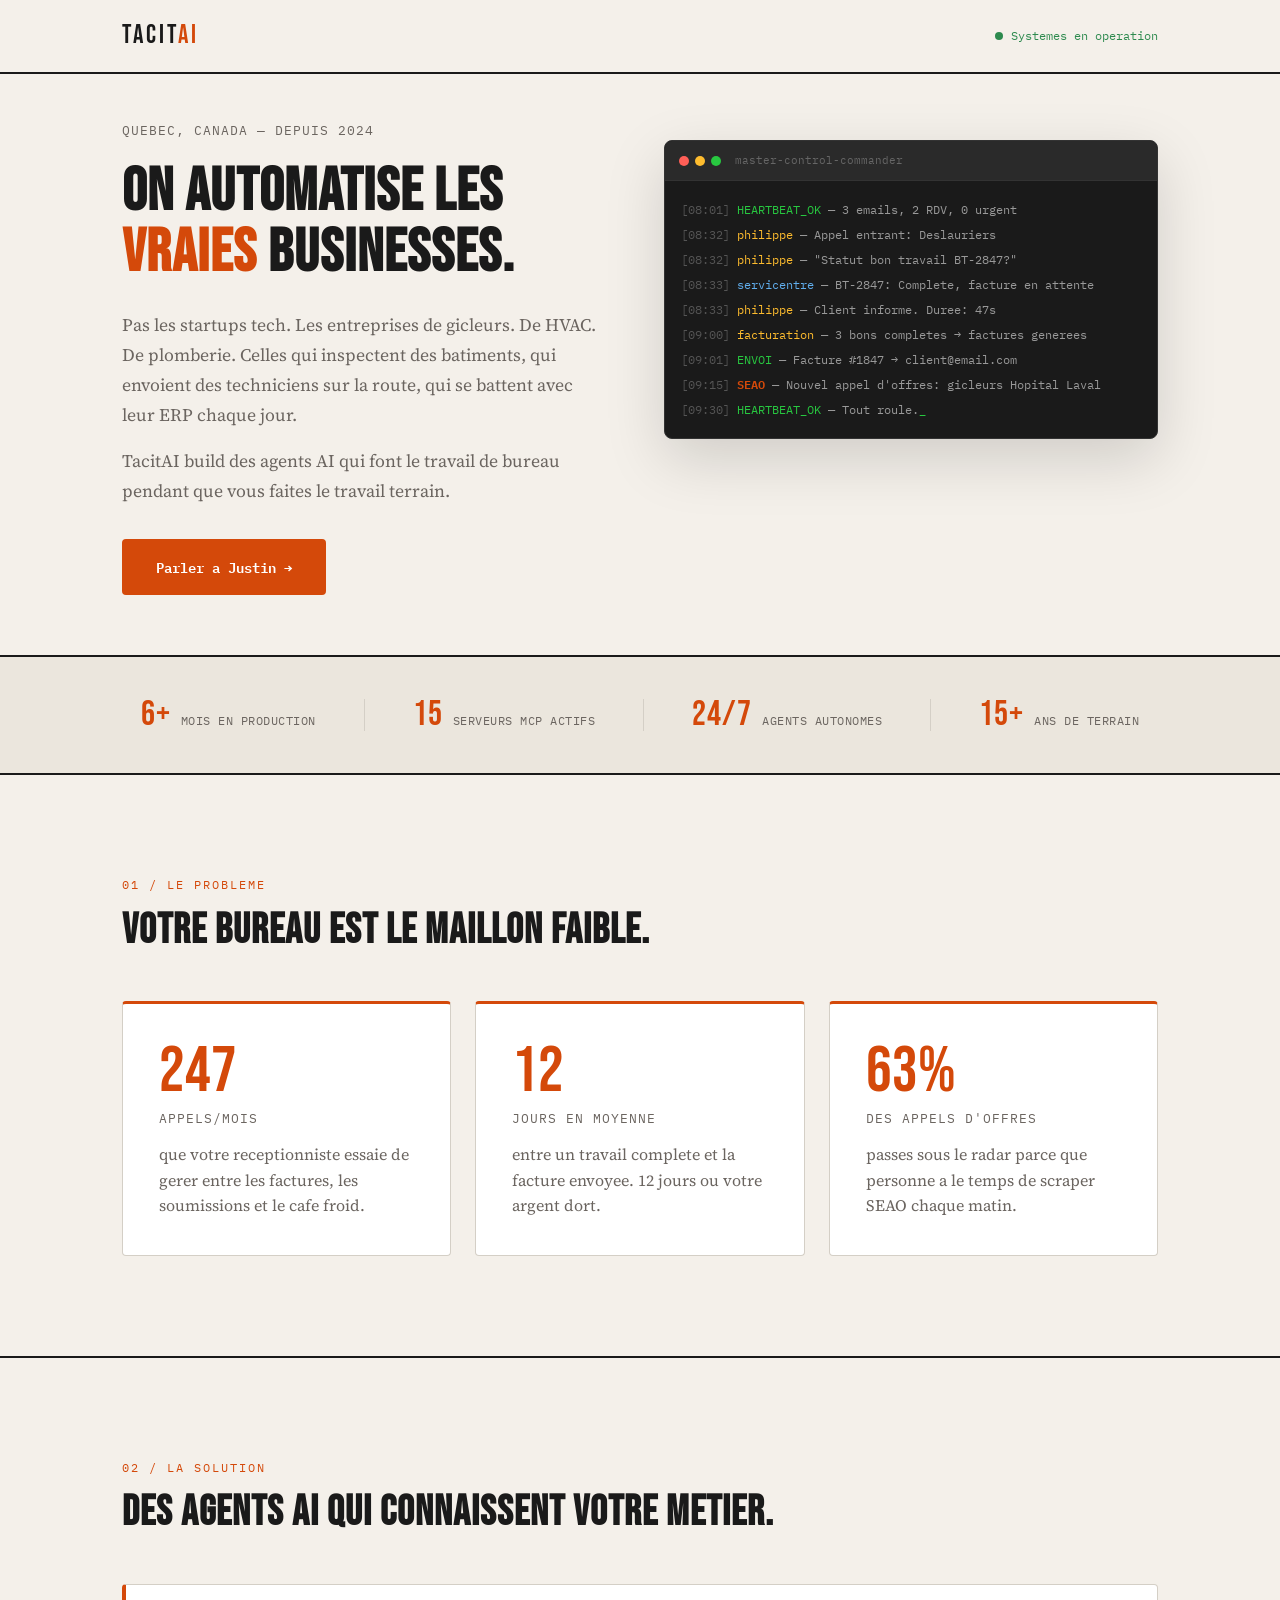
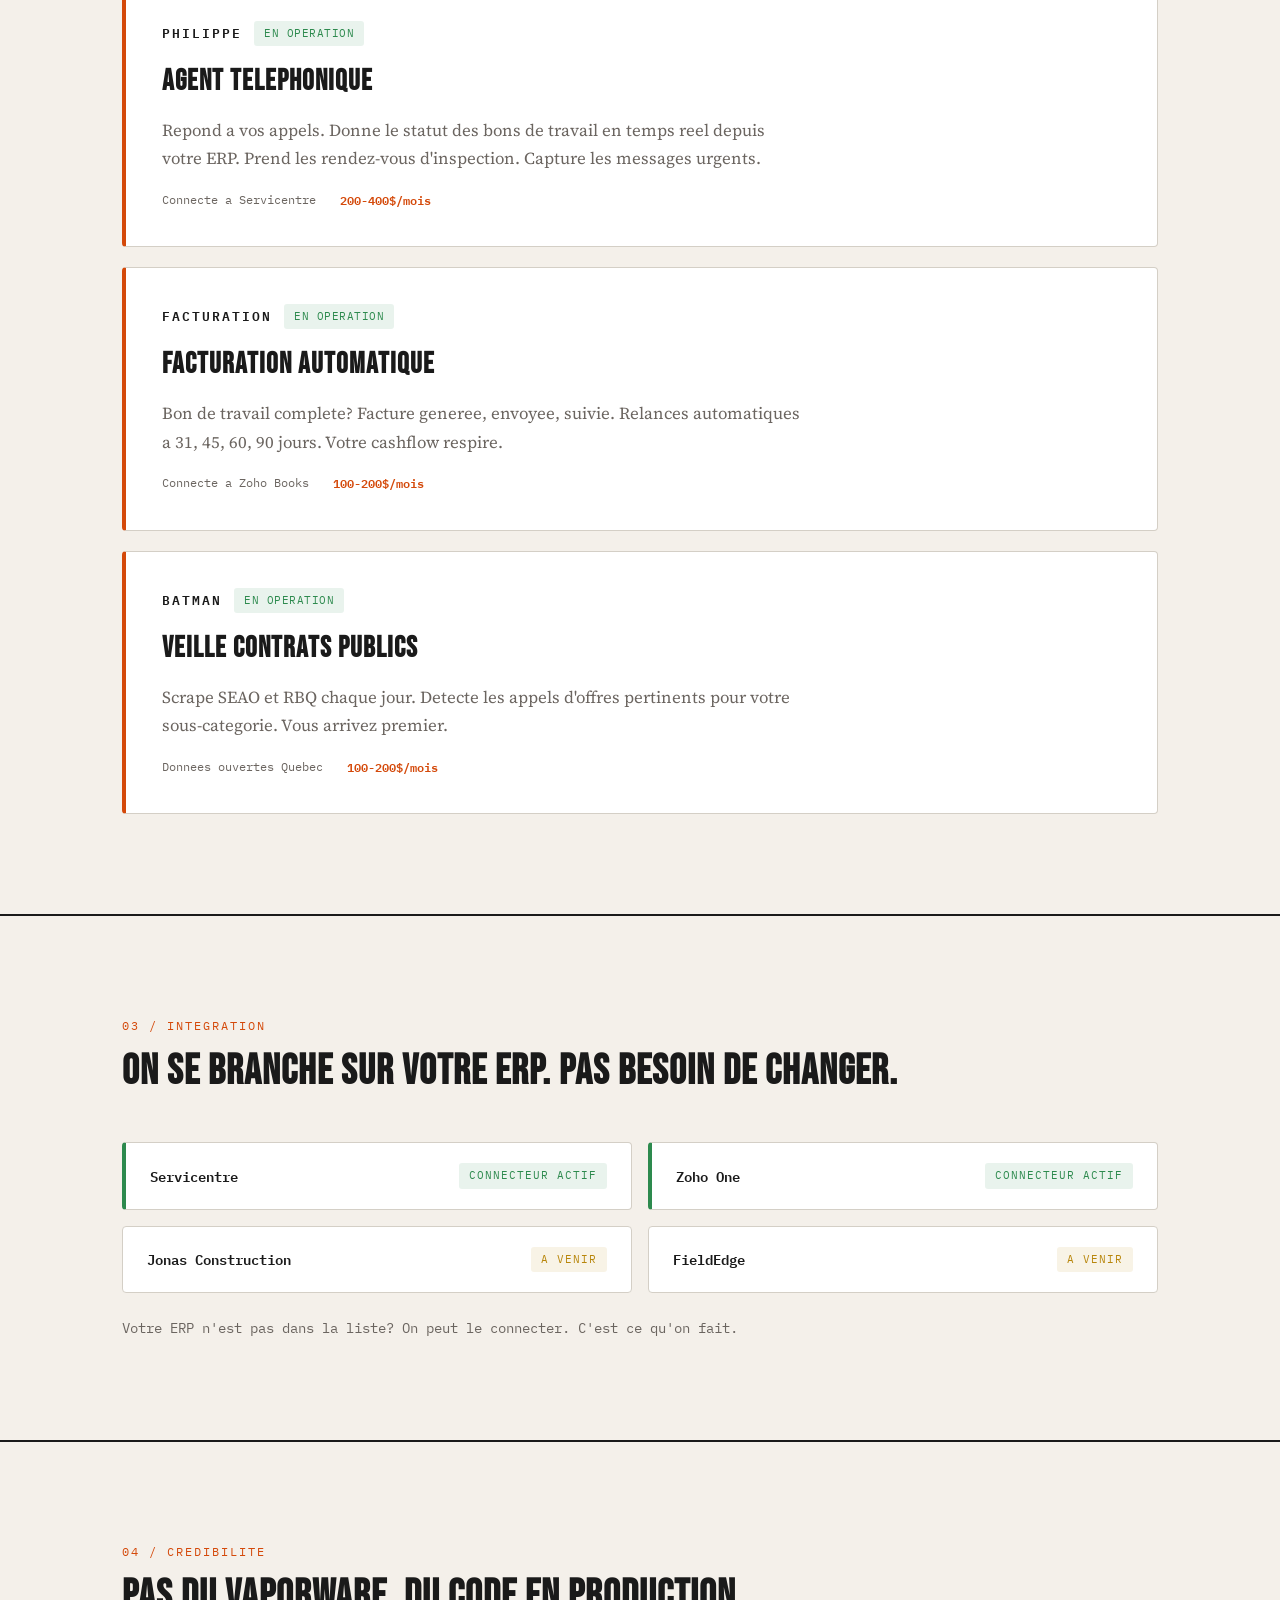
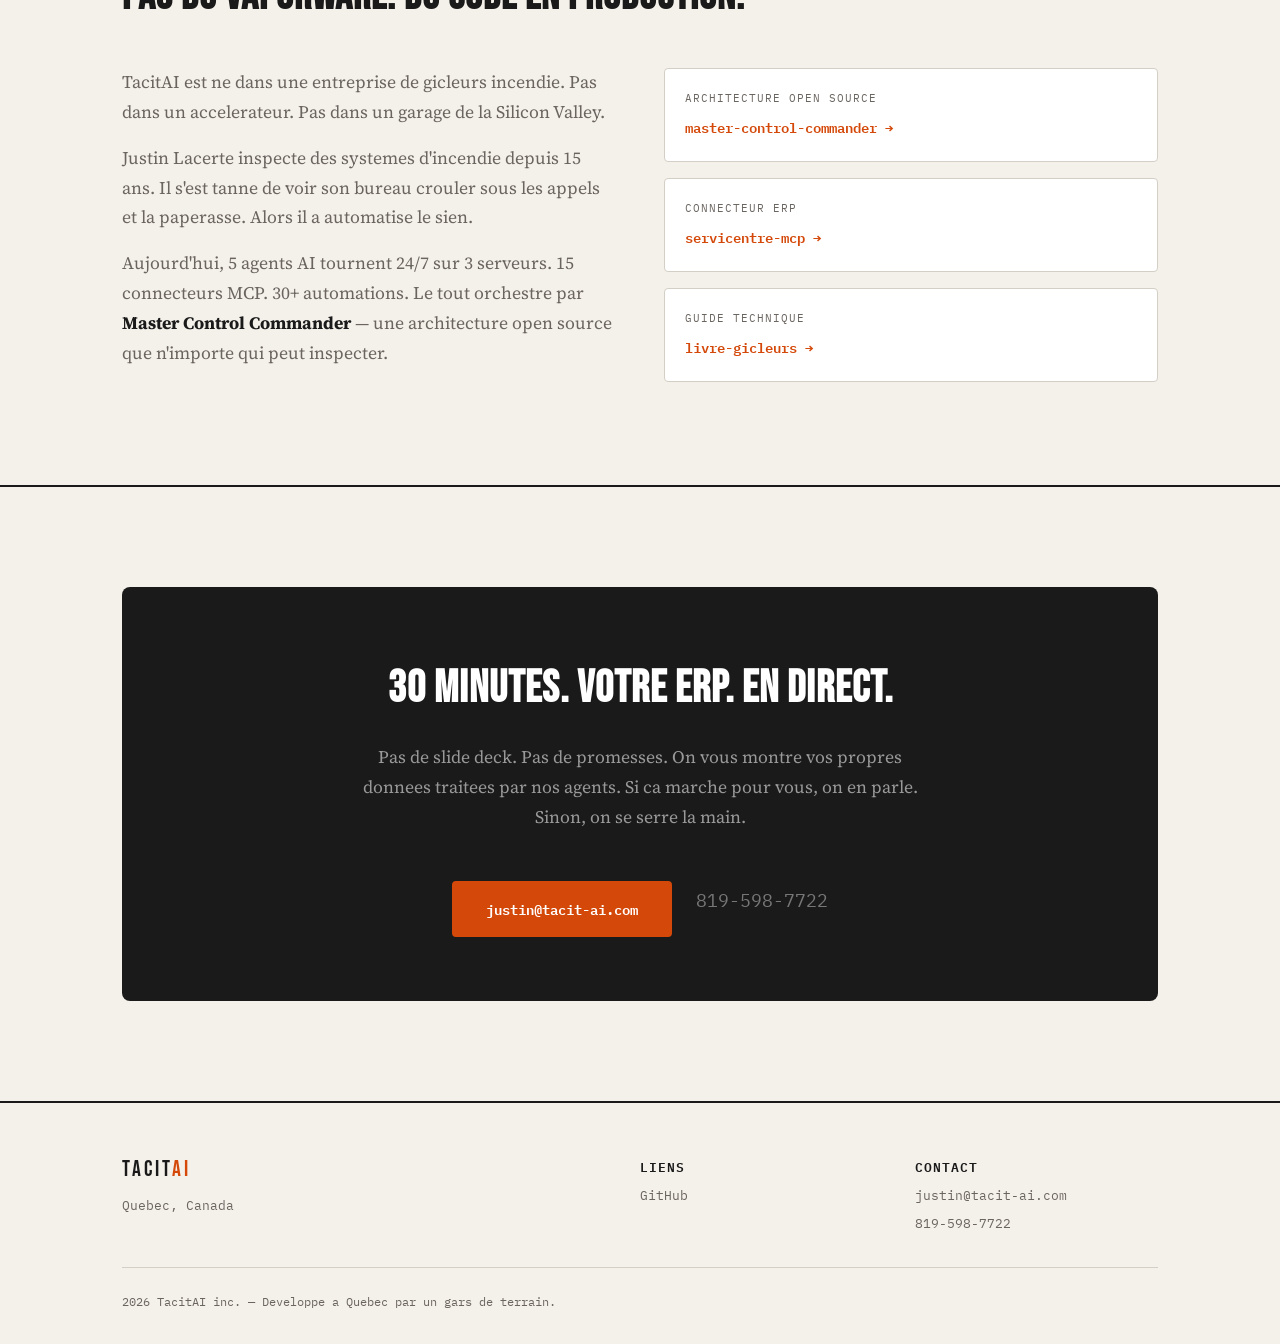
==== index.html @ 4a5bf2c6 "Landing page TacitAI — industrial aesthetic, zero bullshit - Bebas Neue + IBM Plex Mono + Source Ser" ====
<!DOCTYPE html>
<html lang="fr">
<head>
    <meta charset="UTF-8">
    <meta name="viewport" content="width=device-width, initial-scale=1.0">
    <title>TacitAI — Agents AI pour PME terrain</title>
    <meta name="description" content="Agents AI qui automatisent les operations des PME de services terrain. Gicleurs, HVAC, plomberie. Developpe a Quebec par un gars de terrain.">
    <link rel="preconnect" href="https://fonts.googleapis.com">
    <link href="https://fonts.googleapis.com/css2?family=Bebas+Neue&family=IBM+Plex+Mono:wght@400;500;600&family=Source+Serif+4:ital,wght@0,400;0,600;1,400&display=swap" rel="stylesheet">
    <link rel="stylesheet" href="style.css">
</head>
<body>

<nav>
    <div class="nav-inner">
        <a href="/" class="logo">TACIT<span>AI</span></a>
        <div class="nav-status">
            <span class="status-dot"></span>
            <span class="status-text">Systemes en operation</span>
        </div>
    </div>
</nav>

<header class="hero">
    <div class="hero-grid">
        <div class="hero-content">
            <div class="hero-label">Quebec, Canada — Depuis 2024</div>
            <h1>On automatise les <em>vraies</em> businesses.</h1>
            <p class="hero-desc">Pas les startups tech. Les entreprises de gicleurs. De HVAC. De plomberie. Celles qui inspectent des batiments, qui envoient des techniciens sur la route, qui se battent avec leur ERP chaque jour.</p>
            <p class="hero-desc">TacitAI build des agents AI qui font le travail de bureau pendant que vous faites le travail terrain.</p>
            <a href="#contact" class="btn-main">Parler a Justin &rarr;</a>
        </div>
        <div class="hero-terminal">
            <div class="terminal-bar">
                <span class="terminal-dot red"></span>
                <span class="terminal-dot yellow"></span>
                <span class="terminal-dot green"></span>
                <span class="terminal-title">master-control-commander</span>
            </div>
            <div class="terminal-body">
                <p><span class="t-time">[08:01]</span> <span class="t-ok">HEARTBEAT_OK</span> — 3 emails, 2 RDV, 0 urgent</p>
                <p><span class="t-time">[08:32]</span> <span class="t-worker">philippe</span> — Appel entrant: Deslauriers</p>
                <p><span class="t-time">[08:32]</span> <span class="t-worker">philippe</span> — "Statut bon travail BT-2847?"</p>
                <p><span class="t-time">[08:33]</span> <span class="t-mcp">servicentre</span> — BT-2847: Complete, facture en attente</p>
                <p><span class="t-time">[08:33]</span> <span class="t-worker">philippe</span> — Client informe. Duree: 47s</p>
                <p><span class="t-time">[09:00]</span> <span class="t-worker">facturation</span> — 3 bons completes &rarr; factures generees</p>
                <p><span class="t-time">[09:01]</span> <span class="t-ok">ENVOI</span> — Facture #1847 &rarr; client@email.com</p>
                <p><span class="t-time">[09:15]</span> <span class="t-alert">SEAO</span> — Nouvel appel d'offres: gicleurs Hopital Laval</p>
                <p class="t-cursor"><span class="t-time">[09:30]</span> <span class="t-ok">HEARTBEAT_OK</span> — Tout roule.<span class="cursor">_</span></p>
            </div>
        </div>
    </div>
</header>

<section class="stats-bar">
    <div class="stats-inner">
        <div class="stat">
            <span class="stat-val">6+</span>
            <span class="stat-label">mois en production</span>
        </div>
        <div class="stat-sep"></div>
        <div class="stat">
            <span class="stat-val">15</span>
            <span class="stat-label">serveurs MCP actifs</span>
        </div>
        <div class="stat-sep"></div>
        <div class="stat">
            <span class="stat-val">24/7</span>
            <span class="stat-label">agents autonomes</span>
        </div>
        <div class="stat-sep"></div>
        <div class="stat">
            <span class="stat-val">15+</span>
            <span class="stat-label">ans de terrain</span>
        </div>
    </div>
</section>

<section class="section-what" id="quoi">
    <div class="container">
        <div class="section-header">
            <span class="section-tag">01 / Le probleme</span>
            <h2>Votre bureau est le maillon faible.</h2>
        </div>
        <div class="problem-grid">
            <div class="problem-item">
                <div class="problem-num">247</div>
                <p class="problem-unit">appels/mois</p>
                <p class="problem-desc">que votre receptionniste essaie de gerer entre les factures, les soumissions et le cafe froid.</p>
            </div>
            <div class="problem-item">
                <div class="problem-num">12</div>
                <p class="problem-unit">jours en moyenne</p>
                <p class="problem-desc">entre un travail complete et la facture envoyee. 12 jours ou votre argent dort.</p>
            </div>
            <div class="problem-item">
                <div class="problem-num">63%</div>
                <p class="problem-unit">des appels d'offres</p>
                <p class="problem-desc">passes sous le radar parce que personne a le temps de scraper SEAO chaque matin.</p>
            </div>
        </div>
    </div>
</section>

<section class="section-how" id="comment">
    <div class="container">
        <div class="section-header">
            <span class="section-tag">02 / La solution</span>
            <h2>Des agents AI qui connaissent votre metier.</h2>
        </div>
        <div class="agent-list">
            <div class="agent-card">
                <div class="agent-header">
                    <span class="agent-name">PHILIPPE</span>
                    <span class="agent-status running">en operation</span>
                </div>
                <h3>Agent telephonique</h3>
                <p>Repond a vos appels. Donne le statut des bons de travail en temps reel depuis votre ERP. Prend les rendez-vous d'inspection. Capture les messages urgents.</p>
                <div class="agent-meta">
                    <span>Connecte a Servicentre</span>
                    <span>200-400$/mois</span>
                </div>
            </div>
            <div class="agent-card">
                <div class="agent-header">
                    <span class="agent-name">FACTURATION</span>
                    <span class="agent-status running">en operation</span>
                </div>
                <h3>Facturation automatique</h3>
                <p>Bon de travail complete? Facture generee, envoyee, suivie. Relances automatiques a 31, 45, 60, 90 jours. Votre cashflow respire.</p>
                <div class="agent-meta">
                    <span>Connecte a Zoho Books</span>
                    <span>100-200$/mois</span>
                </div>
            </div>
            <div class="agent-card">
                <div class="agent-header">
                    <span class="agent-name">BATMAN</span>
                    <span class="agent-status running">en operation</span>
                </div>
                <h3>Veille contrats publics</h3>
                <p>Scrape SEAO et RBQ chaque jour. Detecte les appels d'offres pertinents pour votre sous-categorie. Vous arrivez premier.</p>
                <div class="agent-meta">
                    <span>Donnees ouvertes Quebec</span>
                    <span>100-200$/mois</span>
                </div>
            </div>
        </div>
    </div>
</section>

<section class="section-erp">
    <div class="container">
        <div class="section-header">
            <span class="section-tag">03 / Integration</span>
            <h2>On se branche sur votre ERP. Pas besoin de changer.</h2>
        </div>
        <div class="erp-list">
            <div class="erp-item active">
                <span class="erp-name">Servicentre</span>
                <span class="erp-badge">connecteur actif</span>
            </div>
            <div class="erp-item active">
                <span class="erp-name">Zoho One</span>
                <span class="erp-badge">connecteur actif</span>
            </div>
            <div class="erp-item">
                <span class="erp-name">Jonas Construction</span>
                <span class="erp-badge soon">a venir</span>
            </div>
            <div class="erp-item">
                <span class="erp-name">FieldEdge</span>
                <span class="erp-badge soon">a venir</span>
            </div>
        </div>
        <p class="erp-note">Votre ERP n'est pas dans la liste? On peut le connecter. C'est ce qu'on fait.</p>
    </div>
</section>

<section class="section-proof">
    <div class="container">
        <div class="section-header">
            <span class="section-tag">04 / Credibilite</span>
            <h2>Pas du vaporware. Du code en production.</h2>
        </div>
        <div class="proof-content">
            <div class="proof-text">
                <p>TacitAI est ne dans une entreprise de gicleurs incendie. Pas dans un accelerateur. Pas dans un garage de la Silicon Valley.</p>
                <p>Justin Lacerte inspecte des systemes d'incendie depuis 15 ans. Il s'est tanne de voir son bureau crouler sous les appels et la paperasse. Alors il a automatise le sien.</p>
                <p>Aujourd'hui, 5 agents AI tournent 24/7 sur 3 serveurs. 15 connecteurs MCP. 30+ automations. Le tout orchestre par <strong>Master Control Commander</strong> — une architecture open source que n'importe qui peut inspecter.</p>
            </div>
            <div class="proof-links">
                <a href="https://github.com/jlacerte/master-control-commander" target="_blank" class="proof-link">
                    <span class="proof-link-label">Architecture open source</span>
                    <span class="proof-link-name">master-control-commander &rarr;</span>
                </a>
                <a href="https://github.com/jlacerte/servicentre-mcp" target="_blank" class="proof-link">
                    <span class="proof-link-label">Connecteur ERP</span>
                    <span class="proof-link-name">servicentre-mcp &rarr;</span>
                </a>
                <a href="https://github.com/jlacerte/livre-gicleurs" target="_blank" class="proof-link">
                    <span class="proof-link-label">Guide technique</span>
                    <span class="proof-link-name">livre-gicleurs &rarr;</span>
                </a>
            </div>
        </div>
    </div>
</section>

<section class="section-cta" id="contact">
    <div class="container">
        <div class="cta-box">
            <h2>30 minutes. Votre ERP. En direct.</h2>
            <p>Pas de slide deck. Pas de promesses. On vous montre vos propres donnees traitees par nos agents. Si ca marche pour vous, on en parle. Sinon, on se serre la main.</p>
            <div class="cta-contact">
                <a href="mailto:justin@tacit-ai.com" class="btn-main">justin@tacit-ai.com</a>
                <span class="cta-phone">819-598-7722</span>
            </div>
        </div>
    </div>
</section>

<footer>
    <div class="container footer-grid">
        <div>
            <span class="footer-logo">TACIT<span>AI</span></span>
            <p>Quebec, Canada</p>
        </div>
        <div>
            <p class="footer-label">Liens</p>
            <a href="https://github.com/jlacerte/master-control-commander">GitHub</a>
        </div>
        <div>
            <p class="footer-label">Contact</p>
            <a href="mailto:justin@tacit-ai.com">justin@tacit-ai.com</a>
            <p>819-598-7722</p>
        </div>
    </div>
    <div class="container">
        <p class="footer-copy">2026 TacitAI inc. — Developpe a Quebec par un gars de terrain.</p>
    </div>
</footer>

</body>
</html>
---- style.css ----
/* ══════════════════════════════════════════════════════════════════════
   TacitAI — Industrial precision meets tech
   Aesthetic: Technical report / inspection document / utilitarian
   ══════════════════════════════════════════════════════════════════════ */

*, *::before, *::after { margin: 0; padding: 0; box-sizing: border-box; }

:root {
    --bg: #f4f0ea;
    --bg-warm: #ebe6dd;
    --surface: #fff;
    --border: #d4cfc6;
    --border-strong: #1a1a1a;
    --text: #1a1a1a;
    --text-dim: #6b6560;
    --accent: #d4490a;
    --accent-light: rgba(212, 73, 10, 0.08);
    --green: #2d8a4e;
    --green-light: rgba(45, 138, 78, 0.1);
    --yellow: #b8860b;
    --mono: 'IBM Plex Mono', monospace;
    --serif: 'Source Serif 4', Georgia, serif;
    --display: 'Bebas Neue', sans-serif;
    --radius: 4px;
    --max: 1100px;
}

html { scroll-behavior: smooth; }

body {
    font-family: var(--serif);
    background: var(--bg);
    color: var(--text);
    line-height: 1.7;
    -webkit-font-smoothing: antialiased;
}

.container { max-width: var(--max); margin: 0 auto; padding: 0 32px; }

/* ── Nav ───────────────────────────────────────────────────────────────── */

nav {
    position: fixed;
    top: 0; left: 0; right: 0;
    z-index: 100;
    background: rgba(244, 240, 234, 0.9);
    backdrop-filter: blur(8px);
    border-bottom: 2px solid var(--border-strong);
}

.nav-inner {
    max-width: var(--max);
    margin: 0 auto;
    padding: 14px 32px;
    display: flex;
    justify-content: space-between;
    align-items: center;
}

.logo {
    font-family: var(--display);
    font-size: 1.6rem;
    letter-spacing: 3px;
    color: var(--text);
    text-decoration: none;
}

.logo span { color: var(--accent); }

.nav-status {
    display: flex;
    align-items: center;
    gap: 8px;
    font-family: var(--mono);
    font-size: 0.75rem;
    color: var(--green);
}

.status-dot {
    width: 8px;
    height: 8px;
    border-radius: 50%;
    background: var(--green);
    animation: pulse 2s infinite;
}

@keyframes pulse {
    0%, 100% { opacity: 1; }
    50% { opacity: 0.4; }
}

/* ── Hero ──────────────────────────────────────────────────────────────── */

.hero {
    padding: 120px 32px 60px;
    max-width: var(--max);
    margin: 0 auto;
}

.hero-grid {
    display: grid;
    grid-template-columns: 1fr 1fr;
    gap: 48px;
    align-items: start;
}

.hero-label {
    font-family: var(--mono);
    font-size: 0.8rem;
    color: var(--text-dim);
    text-transform: uppercase;
    letter-spacing: 1px;
    margin-bottom: 20px;
}

.hero h1 {
    font-family: var(--display);
    font-size: 3.8rem;
    line-height: 1;
    letter-spacing: 1px;
    margin-bottom: 28px;
    text-transform: uppercase;
}

.hero h1 em {
    color: var(--accent);
    font-style: normal;
}

.hero-desc {
    font-size: 1.1rem;
    color: var(--text-dim);
    margin-bottom: 16px;
    max-width: 480px;
}

.btn-main {
    display: inline-block;
    font-family: var(--mono);
    font-size: 0.9rem;
    font-weight: 600;
    color: #fff;
    background: var(--accent);
    padding: 14px 32px;
    border-radius: var(--radius);
    text-decoration: none;
    margin-top: 16px;
    transition: all 0.15s;
    border: 2px solid var(--accent);
}

.btn-main:hover {
    background: #b83d08;
    border-color: #b83d08;
    transform: translateY(-1px);
}

/* ── Terminal ──────────────────────────────────────────────────────────── */

.hero-terminal {
    background: #1a1a1a;
    border-radius: 8px;
    overflow: hidden;
    border: 1px solid #333;
    box-shadow: 0 20px 60px rgba(0,0,0,0.15);
    margin-top: 20px;
}

.terminal-bar {
    display: flex;
    align-items: center;
    gap: 6px;
    padding: 10px 14px;
    background: #2a2a2a;
    border-bottom: 1px solid #333;
}

.terminal-dot {
    width: 10px;
    height: 10px;
    border-radius: 50%;
}

.terminal-dot.red { background: #ff5f57; }
.terminal-dot.yellow { background: #febc2e; }
.terminal-dot.green { background: #28c840; }

.terminal-title {
    font-family: var(--mono);
    font-size: 0.7rem;
    color: #666;
    margin-left: 8px;
}

.terminal-body {
    padding: 16px;
    font-family: var(--mono);
    font-size: 0.78rem;
    line-height: 2;
    color: #999;
}

.terminal-body p { white-space: nowrap; overflow: hidden; }

.t-time { color: #555; }
.t-ok { color: #28c840; }
.t-worker { color: #febc2e; }
.t-mcp { color: #61afef; }
.t-alert { color: var(--accent); font-weight: 600; }

.cursor {
    animation: blink 1s step-end infinite;
    color: #28c840;
}

@keyframes blink {
    0%, 100% { opacity: 1; }
    50% { opacity: 0; }
}

/* ── Stats Bar ─────────────────────────────────────────────────────────── */

.stats-bar {
    border-top: 2px solid var(--border-strong);
    border-bottom: 2px solid var(--border-strong);
    background: var(--bg-warm);
}

.stats-inner {
    max-width: var(--max);
    margin: 0 auto;
    padding: 28px 32px;
    display: flex;
    justify-content: center;
    align-items: center;
    gap: 48px;
}

.stat {
    display: flex;
    align-items: baseline;
    gap: 10px;
}

.stat-val {
    font-family: var(--display);
    font-size: 2.2rem;
    letter-spacing: 1px;
    color: var(--accent);
}

.stat-label {
    font-family: var(--mono);
    font-size: 0.75rem;
    color: var(--text-dim);
    text-transform: uppercase;
    letter-spacing: 0.5px;
}

.stat-sep {
    width: 1px;
    height: 32px;
    background: var(--border);
}

/* ── Section Common ────────────────────────────────────────────────────── */

.section-header {
    margin-bottom: 48px;
}

.section-tag {
    font-family: var(--mono);
    font-size: 0.75rem;
    color: var(--accent);
    text-transform: uppercase;
    letter-spacing: 2px;
    display: block;
    margin-bottom: 12px;
}

.section-header h2 {
    font-family: var(--display);
    font-size: 2.6rem;
    letter-spacing: 1px;
    text-transform: uppercase;
    line-height: 1.1;
}

/* ── Problem Section ───────────────────────────────────────────────────── */

.section-what {
    padding: 100px 0;
}

.problem-grid {
    display: grid;
    grid-template-columns: repeat(3, 1fr);
    gap: 24px;
}

.problem-item {
    background: var(--surface);
    border: 1px solid var(--border);
    border-radius: var(--radius);
    padding: 36px;
    border-top: 3px solid var(--accent);
}

.problem-num {
    font-family: var(--display);
    font-size: 4rem;
    line-height: 1;
    color: var(--accent);
    margin-bottom: 4px;
}

.problem-unit {
    font-family: var(--mono);
    font-size: 0.8rem;
    color: var(--text-dim);
    text-transform: uppercase;
    letter-spacing: 1px;
    margin-bottom: 12px;
}

.problem-desc {
    font-size: 1rem;
    color: var(--text-dim);
    line-height: 1.6;
}

/* ── Agent Cards ───────────────────────────────────────────────────────── */

.section-how {
    padding: 100px 0;
    border-top: 2px solid var(--border-strong);
}

.agent-list {
    display: flex;
    flex-direction: column;
    gap: 20px;
}

.agent-card {
    background: var(--surface);
    border: 1px solid var(--border);
    border-radius: var(--radius);
    padding: 36px;
    border-left: 4px solid var(--accent);
}

.agent-header {
    display: flex;
    align-items: center;
    gap: 12px;
    margin-bottom: 12px;
}

.agent-name {
    font-family: var(--mono);
    font-size: 0.8rem;
    font-weight: 600;
    letter-spacing: 2px;
    color: var(--text);
    text-transform: uppercase;
}

.agent-status {
    font-family: var(--mono);
    font-size: 0.7rem;
    padding: 3px 10px;
    border-radius: 3px;
    text-transform: uppercase;
    letter-spacing: 0.5px;
}

.agent-status.running {
    background: var(--green-light);
    color: var(--green);
}

.agent-card h3 {
    font-family: var(--display);
    font-size: 1.8rem;
    letter-spacing: 1px;
    text-transform: uppercase;
    margin-bottom: 10px;
}

.agent-card p {
    color: var(--text-dim);
    font-size: 1.05rem;
    max-width: 640px;
    margin-bottom: 16px;
}

.agent-meta {
    display: flex;
    gap: 24px;
    font-family: var(--mono);
    font-size: 0.75rem;
    color: var(--text-dim);
}

.agent-meta span:last-child {
    color: var(--accent);
    font-weight: 600;
}

/* ── ERP Section ───────────────────────────────────────────────────────── */

.section-erp {
    padding: 100px 0;
    border-top: 2px solid var(--border-strong);
}

.erp-list {
    display: grid;
    grid-template-columns: repeat(2, 1fr);
    gap: 16px;
    margin-bottom: 24px;
}

.erp-item {
    display: flex;
    justify-content: space-between;
    align-items: center;
    padding: 20px 24px;
    background: var(--surface);
    border: 1px solid var(--border);
    border-radius: var(--radius);
}

.erp-item.active {
    border-left: 4px solid var(--green);
}

.erp-name {
    font-family: var(--mono);
    font-size: 0.9rem;
    font-weight: 600;
}

.erp-badge {
    font-family: var(--mono);
    font-size: 0.7rem;
    text-transform: uppercase;
    letter-spacing: 1px;
    padding: 3px 10px;
    border-radius: 3px;
    background: var(--green-light);
    color: var(--green);
}

.erp-badge.soon {
    background: rgba(184, 134, 11, 0.1);
    color: var(--yellow);
}

.erp-note {
    font-family: var(--mono);
    font-size: 0.85rem;
    color: var(--text-dim);
}

/* ── Proof Section ─────────────────────────────────────────────────────── */

.section-proof {
    padding: 100px 0;
    border-top: 2px solid var(--border-strong);
}

.proof-content {
    display: grid;
    grid-template-columns: 1fr 1fr;
    gap: 48px;
}

.proof-text p {
    font-size: 1.1rem;
    color: var(--text-dim);
    margin-bottom: 16px;
}

.proof-text strong { color: var(--text); }

.proof-links {
    display: flex;
    flex-direction: column;
    gap: 16px;
}

.proof-link {
    display: block;
    padding: 20px;
    background: var(--surface);
    border: 1px solid var(--border);
    border-radius: var(--radius);
    text-decoration: none;
    transition: border-color 0.15s;
}

.proof-link:hover {
    border-color: var(--accent);
}

.proof-link-label {
    display: block;
    font-family: var(--mono);
    font-size: 0.7rem;
    color: var(--text-dim);
    text-transform: uppercase;
    letter-spacing: 1px;
    margin-bottom: 6px;
}

.proof-link-name {
    font-family: var(--mono);
    font-size: 0.9rem;
    font-weight: 600;
    color: var(--accent);
}

/* ── CTA Section ───────────────────────────────────────────────────────── */

.section-cta {
    padding: 100px 0;
    border-top: 2px solid var(--border-strong);
}

.cta-box {
    background: var(--text);
    color: var(--bg);
    padding: 64px;
    border-radius: 8px;
    text-align: center;
}

.cta-box h2 {
    font-family: var(--display);
    font-size: 2.8rem;
    letter-spacing: 1px;
    text-transform: uppercase;
    margin-bottom: 16px;
    color: #fff;
}

.cta-box p {
    font-size: 1.1rem;
    color: #999;
    max-width: 560px;
    margin: 0 auto 32px;
}

.cta-contact {
    display: flex;
    align-items: center;
    justify-content: center;
    gap: 24px;
    flex-wrap: wrap;
}

.cta-box .btn-main {
    background: var(--accent);
    border-color: var(--accent);
}

.cta-phone {
    font-family: var(--mono);
    font-size: 1.1rem;
    color: #777;
}

/* ── Footer ────────────────────────────────────────────────────────────── */

footer {
    border-top: 2px solid var(--border-strong);
    padding: 48px 0 32px;
}

.footer-grid {
    display: grid;
    grid-template-columns: 2fr 1fr 1fr;
    gap: 32px;
    margin-bottom: 32px;
}

.footer-logo {
    font-family: var(--display);
    font-size: 1.4rem;
    letter-spacing: 3px;
}

.footer-logo span { color: var(--accent); }

footer p, footer a {
    font-family: var(--mono);
    font-size: 0.8rem;
    color: var(--text-dim);
    text-decoration: none;
    display: block;
    margin-top: 6px;
}

footer a:hover { color: var(--accent); }

.footer-label {
    font-weight: 600;
    color: var(--text) !important;
    text-transform: uppercase;
    letter-spacing: 1px;
    margin-bottom: 4px;
}

.footer-copy {
    padding-top: 24px;
    border-top: 1px solid var(--border);
    font-family: var(--mono);
    font-size: 0.75rem;
    color: var(--text-dim);
}

/* ── Responsive ────────────────────────────────────────────────────────── */

@media (max-width: 768px) {
    .hero-grid { grid-template-columns: 1fr; }
    .hero h1 { font-size: 2.6rem; }
    .hero-terminal { display: none; }
    .stats-inner { flex-wrap: wrap; gap: 24px; }
    .stat-sep { display: none; }
    .problem-grid { grid-template-columns: 1fr; }
    .erp-list { grid-template-columns: 1fr; }
    .proof-content { grid-template-columns: 1fr; }
    .footer-grid { grid-template-columns: 1fr; }
    .cta-box { padding: 40px 24px; }
    .cta-box h2 { font-size: 2rem; }
}
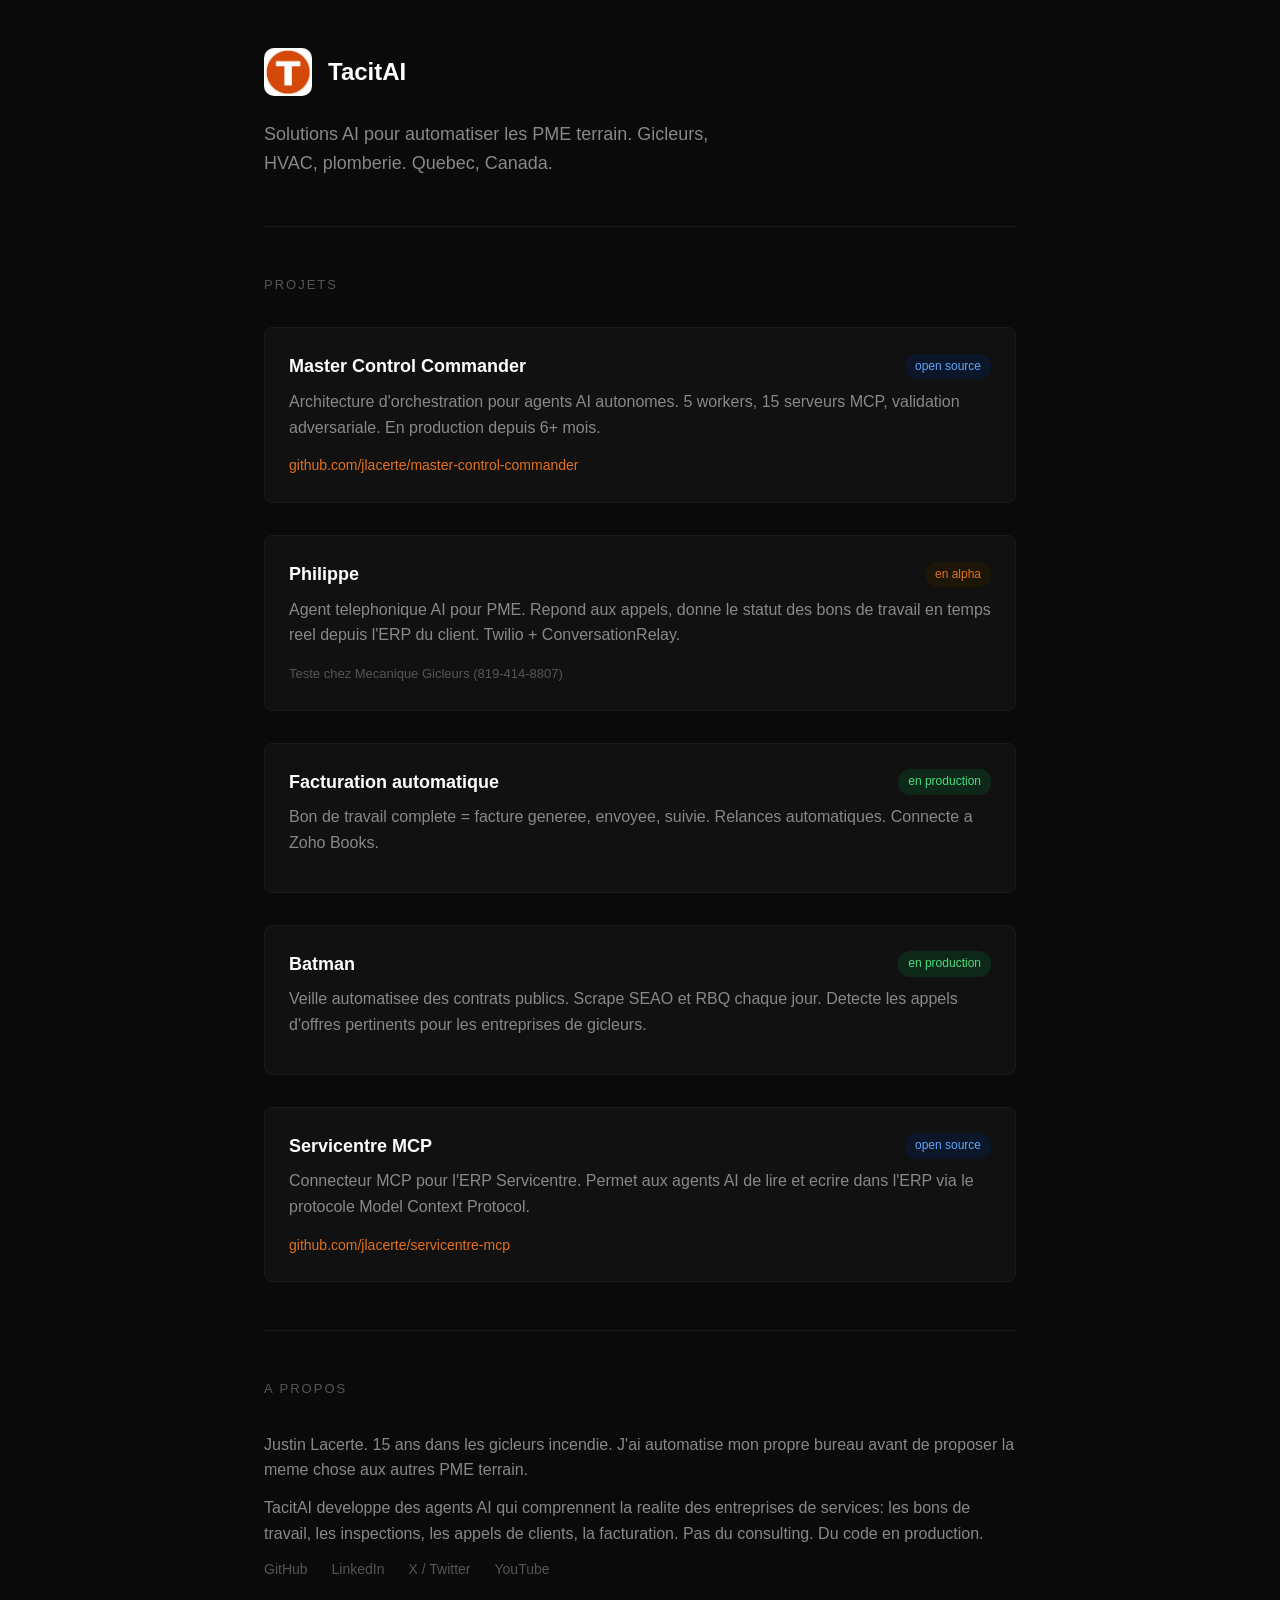
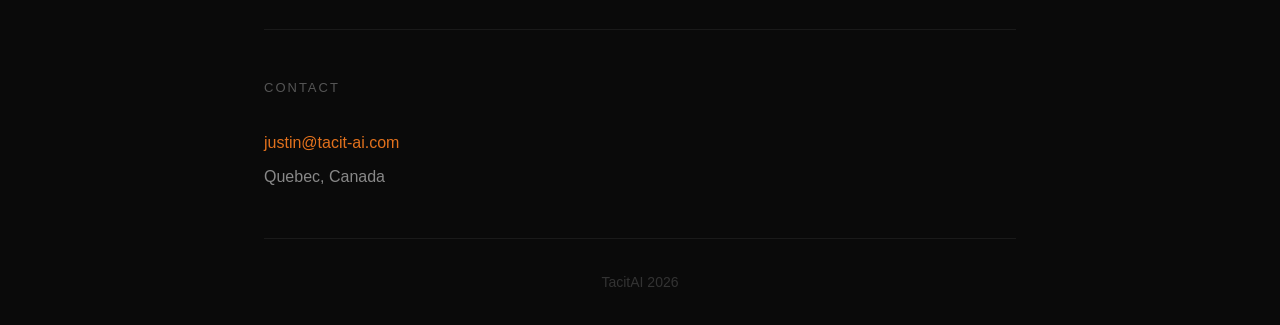
==== commit 6a40a9dd: "Landing page basic — projets TacitAI Co-Authored-By: Claude Opus 4.6 (1M context) <noreply@anthropic" ====
--- a/index.html
+++ b/index.html
@@ -3,243 +3,237 @@
 <head>
     <meta charset="UTF-8">
     <meta name="viewport" content="width=device-width, initial-scale=1.0">
-    <title>TacitAI — Agents AI pour PME terrain</title>
-    <meta name="description" content="Agents AI qui automatisent les operations des PME de services terrain. Gicleurs, HVAC, plomberie. Developpe a Quebec par un gars de terrain.">
-    <link rel="preconnect" href="https://fonts.googleapis.com">
-    <link href="https://fonts.googleapis.com/css2?family=Bebas+Neue&family=IBM+Plex+Mono:wght@400;500;600&family=Source+Serif+4:ital,wght@0,400;0,600;1,400&display=swap" rel="stylesheet">
-    <link rel="stylesheet" href="style.css">
+    <title>TacitAI — AI pour PME terrain</title>
+    <meta name="description" content="Agents AI pour automatiser les PME de services terrain. Gicleurs, HVAC, plomberie. Quebec, Canada.">
+    <style>
+        * { margin: 0; padding: 0; box-sizing: border-box; }
+        body {
+            font-family: -apple-system, BlinkMacSystemFont, 'Segoe UI', sans-serif;
+            background: #0a0a0a;
+            color: #e0e0e0;
+            line-height: 1.6;
+        }
+        a { color: #e2711d; text-decoration: none; }
+        a:hover { text-decoration: underline; }
+
+        .container { max-width: 800px; margin: 0 auto; padding: 0 24px; }
+
+        /* Header */
+        header {
+            padding: 48px 0;
+            border-bottom: 1px solid #1a1a1a;
+        }
+        .logo {
+            display: flex;
+            align-items: center;
+            gap: 16px;
+            margin-bottom: 24px;
+        }
+        .logo img {
+            width: 48px;
+            height: 48px;
+            border-radius: 10px;
+        }
+        .logo h1 {
+            font-size: 24px;
+            font-weight: 600;
+            color: #fff;
+        }
+        .tagline {
+            font-size: 18px;
+            color: #888;
+            max-width: 500px;
+        }
+
+        /* Projects */
+        .section {
+            padding: 48px 0;
+            border-bottom: 1px solid #1a1a1a;
+        }
+        .section-title {
+            font-size: 13px;
+            text-transform: uppercase;
+            letter-spacing: 2px;
+            color: #555;
+            margin-bottom: 32px;
+        }
+        .project {
+            margin-bottom: 32px;
+            padding: 24px;
+            background: #111;
+            border: 1px solid #1a1a1a;
+            border-radius: 8px;
+        }
+        .project:last-child { margin-bottom: 0; }
+        .project-header {
+            display: flex;
+            justify-content: space-between;
+            align-items: center;
+            margin-bottom: 8px;
+        }
+        .project h3 {
+            font-size: 18px;
+            color: #fff;
+        }
+        .project-status {
+            font-size: 12px;
+            padding: 3px 10px;
+            border-radius: 12px;
+            font-weight: 500;
+        }
+        .status-prod {
+            background: #0d2818;
+            color: #4ade80;
+        }
+        .status-dev {
+            background: #1c1608;
+            color: #e2711d;
+        }
+        .status-oss {
+            background: #0c1629;
+            color: #60a5fa;
+        }
+        .project p {
+            color: #888;
+            margin-bottom: 12px;
+        }
+        .project-link {
+            font-size: 14px;
+        }
+        .project-tech {
+            font-size: 13px;
+            color: #555;
+        }
+
+        /* About */
+        .about p {
+            color: #888;
+            margin-bottom: 12px;
+        }
+        .about p:last-child { margin-bottom: 0; }
+
+        /* Contact */
+        .contact-info {
+            display: flex;
+            flex-direction: column;
+            gap: 8px;
+        }
+        .contact-info span {
+            color: #888;
+        }
+
+        /* Footer */
+        footer {
+            padding: 32px 0;
+            text-align: center;
+            color: #333;
+            font-size: 14px;
+        }
+
+        /* Links row */
+        .links {
+            display: flex;
+            gap: 24px;
+            flex-wrap: wrap;
+            margin-top: 8px;
+        }
+        .links a {
+            font-size: 14px;
+            color: #555;
+        }
+        .links a:hover { color: #e2711d; }
+
+        @media (max-width: 600px) {
+            header { padding: 32px 0; }
+            .section { padding: 32px 0; }
+            .project-header { flex-direction: column; align-items: flex-start; gap: 8px; }
+        }
+    </style>
 </head>
 <body>
 
-<nav>
-    <div class="nav-inner">
-        <a href="/" class="logo">TACIT<span>AI</span></a>
-        <div class="nav-status">
-            <span class="status-dot"></span>
-            <span class="status-text">Systemes en operation</span>
-        </div>
-    </div>
-</nav>
-
-<header class="hero">
-    <div class="hero-grid">
-        <div class="hero-content">
-            <div class="hero-label">Quebec, Canada — Depuis 2024</div>
-            <h1>On automatise les <em>vraies</em> businesses.</h1>
-            <p class="hero-desc">Pas les startups tech. Les entreprises de gicleurs. De HVAC. De plomberie. Celles qui inspectent des batiments, qui envoient des techniciens sur la route, qui se battent avec leur ERP chaque jour.</p>
-            <p class="hero-desc">TacitAI build des agents AI qui font le travail de bureau pendant que vous faites le travail terrain.</p>
-            <a href="#contact" class="btn-main">Parler a Justin &rarr;</a>
-        </div>
-        <div class="hero-terminal">
-            <div class="terminal-bar">
-                <span class="terminal-dot red"></span>
-                <span class="terminal-dot yellow"></span>
-                <span class="terminal-dot green"></span>
-                <span class="terminal-title">master-control-commander</span>
-            </div>
-            <div class="terminal-body">
-                <p><span class="t-time">[08:01]</span> <span class="t-ok">HEARTBEAT_OK</span> — 3 emails, 2 RDV, 0 urgent</p>
-                <p><span class="t-time">[08:32]</span> <span class="t-worker">philippe</span> — Appel entrant: Deslauriers</p>
-                <p><span class="t-time">[08:32]</span> <span class="t-worker">philippe</span> — "Statut bon travail BT-2847?"</p>
-                <p><span class="t-time">[08:33]</span> <span class="t-mcp">servicentre</span> — BT-2847: Complete, facture en attente</p>
-                <p><span class="t-time">[08:33]</span> <span class="t-worker">philippe</span> — Client informe. Duree: 47s</p>
-                <p><span class="t-time">[09:00]</span> <span class="t-worker">facturation</span> — 3 bons completes &rarr; factures generees</p>
-                <p><span class="t-time">[09:01]</span> <span class="t-ok">ENVOI</span> — Facture #1847 &rarr; client@email.com</p>
-                <p><span class="t-time">[09:15]</span> <span class="t-alert">SEAO</span> — Nouvel appel d'offres: gicleurs Hopital Laval</p>
-                <p class="t-cursor"><span class="t-time">[09:30]</span> <span class="t-ok">HEARTBEAT_OK</span> — Tout roule.<span class="cursor">_</span></p>
-            </div>
-        </div>
-    </div>
-</header>
-
-<section class="stats-bar">
-    <div class="stats-inner">
-        <div class="stat">
-            <span class="stat-val">6+</span>
-            <span class="stat-label">mois en production</span>
-        </div>
-        <div class="stat-sep"></div>
-        <div class="stat">
-            <span class="stat-val">15</span>
-            <span class="stat-label">serveurs MCP actifs</span>
-        </div>
-        <div class="stat-sep"></div>
-        <div class="stat">
-            <span class="stat-val">24/7</span>
-            <span class="stat-label">agents autonomes</span>
-        </div>
-        <div class="stat-sep"></div>
-        <div class="stat">
-            <span class="stat-val">15+</span>
-            <span class="stat-label">ans de terrain</span>
-        </div>
-    </div>
-</section>
-
-<section class="section-what" id="quoi">
-    <div class="container">
-        <div class="section-header">
-            <span class="section-tag">01 / Le probleme</span>
-            <h2>Votre bureau est le maillon faible.</h2>
-        </div>
-        <div class="problem-grid">
-            <div class="problem-item">
-                <div class="problem-num">247</div>
-                <p class="problem-unit">appels/mois</p>
-                <p class="problem-desc">que votre receptionniste essaie de gerer entre les factures, les soumissions et le cafe froid.</p>
-            </div>
-            <div class="problem-item">
-                <div class="problem-num">12</div>
-                <p class="problem-unit">jours en moyenne</p>
-                <p class="problem-desc">entre un travail complete et la facture envoyee. 12 jours ou votre argent dort.</p>
-            </div>
-            <div class="problem-item">
-                <div class="problem-num">63%</div>
-                <p class="problem-unit">des appels d'offres</p>
-                <p class="problem-desc">passes sous le radar parce que personne a le temps de scraper SEAO chaque matin.</p>
-            </div>
-        </div>
-    </div>
-</section>
-
-<section class="section-how" id="comment">
-    <div class="container">
-        <div class="section-header">
-            <span class="section-tag">02 / La solution</span>
-            <h2>Des agents AI qui connaissent votre metier.</h2>
-        </div>
-        <div class="agent-list">
-            <div class="agent-card">
-                <div class="agent-header">
-                    <span class="agent-name">PHILIPPE</span>
-                    <span class="agent-status running">en operation</span>
-                </div>
-                <h3>Agent telephonique</h3>
-                <p>Repond a vos appels. Donne le statut des bons de travail en temps reel depuis votre ERP. Prend les rendez-vous d'inspection. Capture les messages urgents.</p>
-                <div class="agent-meta">
-                    <span>Connecte a Servicentre</span>
-                    <span>200-400$/mois</span>
-                </div>
-            </div>
-            <div class="agent-card">
-                <div class="agent-header">
-                    <span class="agent-name">FACTURATION</span>
-                    <span class="agent-status running">en operation</span>
-                </div>
+<div class="container">
+
+    <header>
+        <div class="logo">
+            <img src="logo-tacitai.png" alt="TacitAI">
+            <h1>TacitAI</h1>
+        </div>
+        <p class="tagline">Solutions AI pour automatiser les PME terrain. Gicleurs, HVAC, plomberie. Quebec, Canada.</p>
+    </header>
+
+    <section class="section">
+        <div class="section-title">Projets</div>
+
+        <div class="project">
+            <div class="project-header">
+                <h3>Master Control Commander</h3>
+                <span class="project-status status-oss">open source</span>
+            </div>
+            <p>Architecture d'orchestration pour agents AI autonomes. 5 workers, 15 serveurs MCP, validation adversariale. En production depuis 6+ mois.</p>
+            <a class="project-link" href="https://github.com/jlacerte/master-control-commander" target="_blank">github.com/jlacerte/master-control-commander</a>
+        </div>
+
+        <div class="project">
+            <div class="project-header">
+                <h3>Philippe</h3>
+                <span class="project-status status-dev">en alpha</span>
+            </div>
+            <p>Agent telephonique AI pour PME. Repond aux appels, donne le statut des bons de travail en temps reel depuis l'ERP du client. Twilio + ConversationRelay.</p>
+            <span class="project-tech">Teste chez Mecanique Gicleurs (819-414-8807)</span>
+        </div>
+
+        <div class="project">
+            <div class="project-header">
                 <h3>Facturation automatique</h3>
-                <p>Bon de travail complete? Facture generee, envoyee, suivie. Relances automatiques a 31, 45, 60, 90 jours. Votre cashflow respire.</p>
-                <div class="agent-meta">
-                    <span>Connecte a Zoho Books</span>
-                    <span>100-200$/mois</span>
-                </div>
-            </div>
-            <div class="agent-card">
-                <div class="agent-header">
-                    <span class="agent-name">BATMAN</span>
-                    <span class="agent-status running">en operation</span>
-                </div>
-                <h3>Veille contrats publics</h3>
-                <p>Scrape SEAO et RBQ chaque jour. Detecte les appels d'offres pertinents pour votre sous-categorie. Vous arrivez premier.</p>
-                <div class="agent-meta">
-                    <span>Donnees ouvertes Quebec</span>
-                    <span>100-200$/mois</span>
-                </div>
-            </div>
-        </div>
-    </div>
-</section>
-
-<section class="section-erp">
-    <div class="container">
-        <div class="section-header">
-            <span class="section-tag">03 / Integration</span>
-            <h2>On se branche sur votre ERP. Pas besoin de changer.</h2>
-        </div>
-        <div class="erp-list">
-            <div class="erp-item active">
-                <span class="erp-name">Servicentre</span>
-                <span class="erp-badge">connecteur actif</span>
-            </div>
-            <div class="erp-item active">
-                <span class="erp-name">Zoho One</span>
-                <span class="erp-badge">connecteur actif</span>
-            </div>
-            <div class="erp-item">
-                <span class="erp-name">Jonas Construction</span>
-                <span class="erp-badge soon">a venir</span>
-            </div>
-            <div class="erp-item">
-                <span class="erp-name">FieldEdge</span>
-                <span class="erp-badge soon">a venir</span>
-            </div>
-        </div>
-        <p class="erp-note">Votre ERP n'est pas dans la liste? On peut le connecter. C'est ce qu'on fait.</p>
-    </div>
-</section>
-
-<section class="section-proof">
-    <div class="container">
-        <div class="section-header">
-            <span class="section-tag">04 / Credibilite</span>
-            <h2>Pas du vaporware. Du code en production.</h2>
-        </div>
-        <div class="proof-content">
-            <div class="proof-text">
-                <p>TacitAI est ne dans une entreprise de gicleurs incendie. Pas dans un accelerateur. Pas dans un garage de la Silicon Valley.</p>
-                <p>Justin Lacerte inspecte des systemes d'incendie depuis 15 ans. Il s'est tanne de voir son bureau crouler sous les appels et la paperasse. Alors il a automatise le sien.</p>
-                <p>Aujourd'hui, 5 agents AI tournent 24/7 sur 3 serveurs. 15 connecteurs MCP. 30+ automations. Le tout orchestre par <strong>Master Control Commander</strong> — une architecture open source que n'importe qui peut inspecter.</p>
-            </div>
-            <div class="proof-links">
-                <a href="https://github.com/jlacerte/master-control-commander" target="_blank" class="proof-link">
-                    <span class="proof-link-label">Architecture open source</span>
-                    <span class="proof-link-name">master-control-commander &rarr;</span>
-                </a>
-                <a href="https://github.com/jlacerte/servicentre-mcp" target="_blank" class="proof-link">
-                    <span class="proof-link-label">Connecteur ERP</span>
-                    <span class="proof-link-name">servicentre-mcp &rarr;</span>
-                </a>
-                <a href="https://github.com/jlacerte/livre-gicleurs" target="_blank" class="proof-link">
-                    <span class="proof-link-label">Guide technique</span>
-                    <span class="proof-link-name">livre-gicleurs &rarr;</span>
-                </a>
-            </div>
-        </div>
-    </div>
-</section>
-
-<section class="section-cta" id="contact">
-    <div class="container">
-        <div class="cta-box">
-            <h2>30 minutes. Votre ERP. En direct.</h2>
-            <p>Pas de slide deck. Pas de promesses. On vous montre vos propres donnees traitees par nos agents. Si ca marche pour vous, on en parle. Sinon, on se serre la main.</p>
-            <div class="cta-contact">
-                <a href="mailto:justin@tacit-ai.com" class="btn-main">justin@tacit-ai.com</a>
-                <span class="cta-phone">819-598-7722</span>
-            </div>
-        </div>
-    </div>
-</section>
-
-<footer>
-    <div class="container footer-grid">
-        <div>
-            <span class="footer-logo">TACIT<span>AI</span></span>
-            <p>Quebec, Canada</p>
-        </div>
-        <div>
-            <p class="footer-label">Liens</p>
-            <a href="https://github.com/jlacerte/master-control-commander">GitHub</a>
-        </div>
-        <div>
-            <p class="footer-label">Contact</p>
+                <span class="project-status status-prod">en production</span>
+            </div>
+            <p>Bon de travail complete = facture generee, envoyee, suivie. Relances automatiques. Connecte a Zoho Books.</p>
+        </div>
+
+        <div class="project">
+            <div class="project-header">
+                <h3>Batman</h3>
+                <span class="project-status status-prod">en production</span>
+            </div>
+            <p>Veille automatisee des contrats publics. Scrape SEAO et RBQ chaque jour. Detecte les appels d'offres pertinents pour les entreprises de gicleurs.</p>
+        </div>
+
+        <div class="project">
+            <div class="project-header">
+                <h3>Servicentre MCP</h3>
+                <span class="project-status status-oss">open source</span>
+            </div>
+            <p>Connecteur MCP pour l'ERP Servicentre. Permet aux agents AI de lire et ecrire dans l'ERP via le protocole Model Context Protocol.</p>
+            <a class="project-link" href="https://github.com/jlacerte/servicentre-mcp" target="_blank">github.com/jlacerte/servicentre-mcp</a>
+        </div>
+    </section>
+
+    <section class="section about">
+        <div class="section-title">A propos</div>
+        <p>Justin Lacerte. 15 ans dans les gicleurs incendie. J'ai automatise mon propre bureau avant de proposer la meme chose aux autres PME terrain.</p>
+        <p>TacitAI developpe des agents AI qui comprennent la realite des entreprises de services: les bons de travail, les inspections, les appels de clients, la facturation. Pas du consulting. Du code en production.</p>
+        <div class="links">
+            <a href="https://github.com/jlacerte">GitHub</a>
+            <a href="https://www.linkedin.com/company/tacitai-qc">LinkedIn</a>
+            <a href="https://x.com/justin_tacitai">X / Twitter</a>
+            <a href="https://www.youtube.com/@QuebecIA">YouTube</a>
+        </div>
+    </section>
+
+    <section class="section">
+        <div class="section-title">Contact</div>
+        <div class="contact-info">
             <a href="mailto:justin@tacit-ai.com">justin@tacit-ai.com</a>
-            <p>819-598-7722</p>
-        </div>
-    </div>
-    <div class="container">
-        <p class="footer-copy">2026 TacitAI inc. — Developpe a Quebec par un gars de terrain.</p>
-    </div>
-</footer>
+            <span>Quebec, Canada</span>
+        </div>
+    </section>
+
+    <footer>
+        <p>TacitAI 2026</p>
+    </footer>
+
+</div>
 
 </body>
 </html>
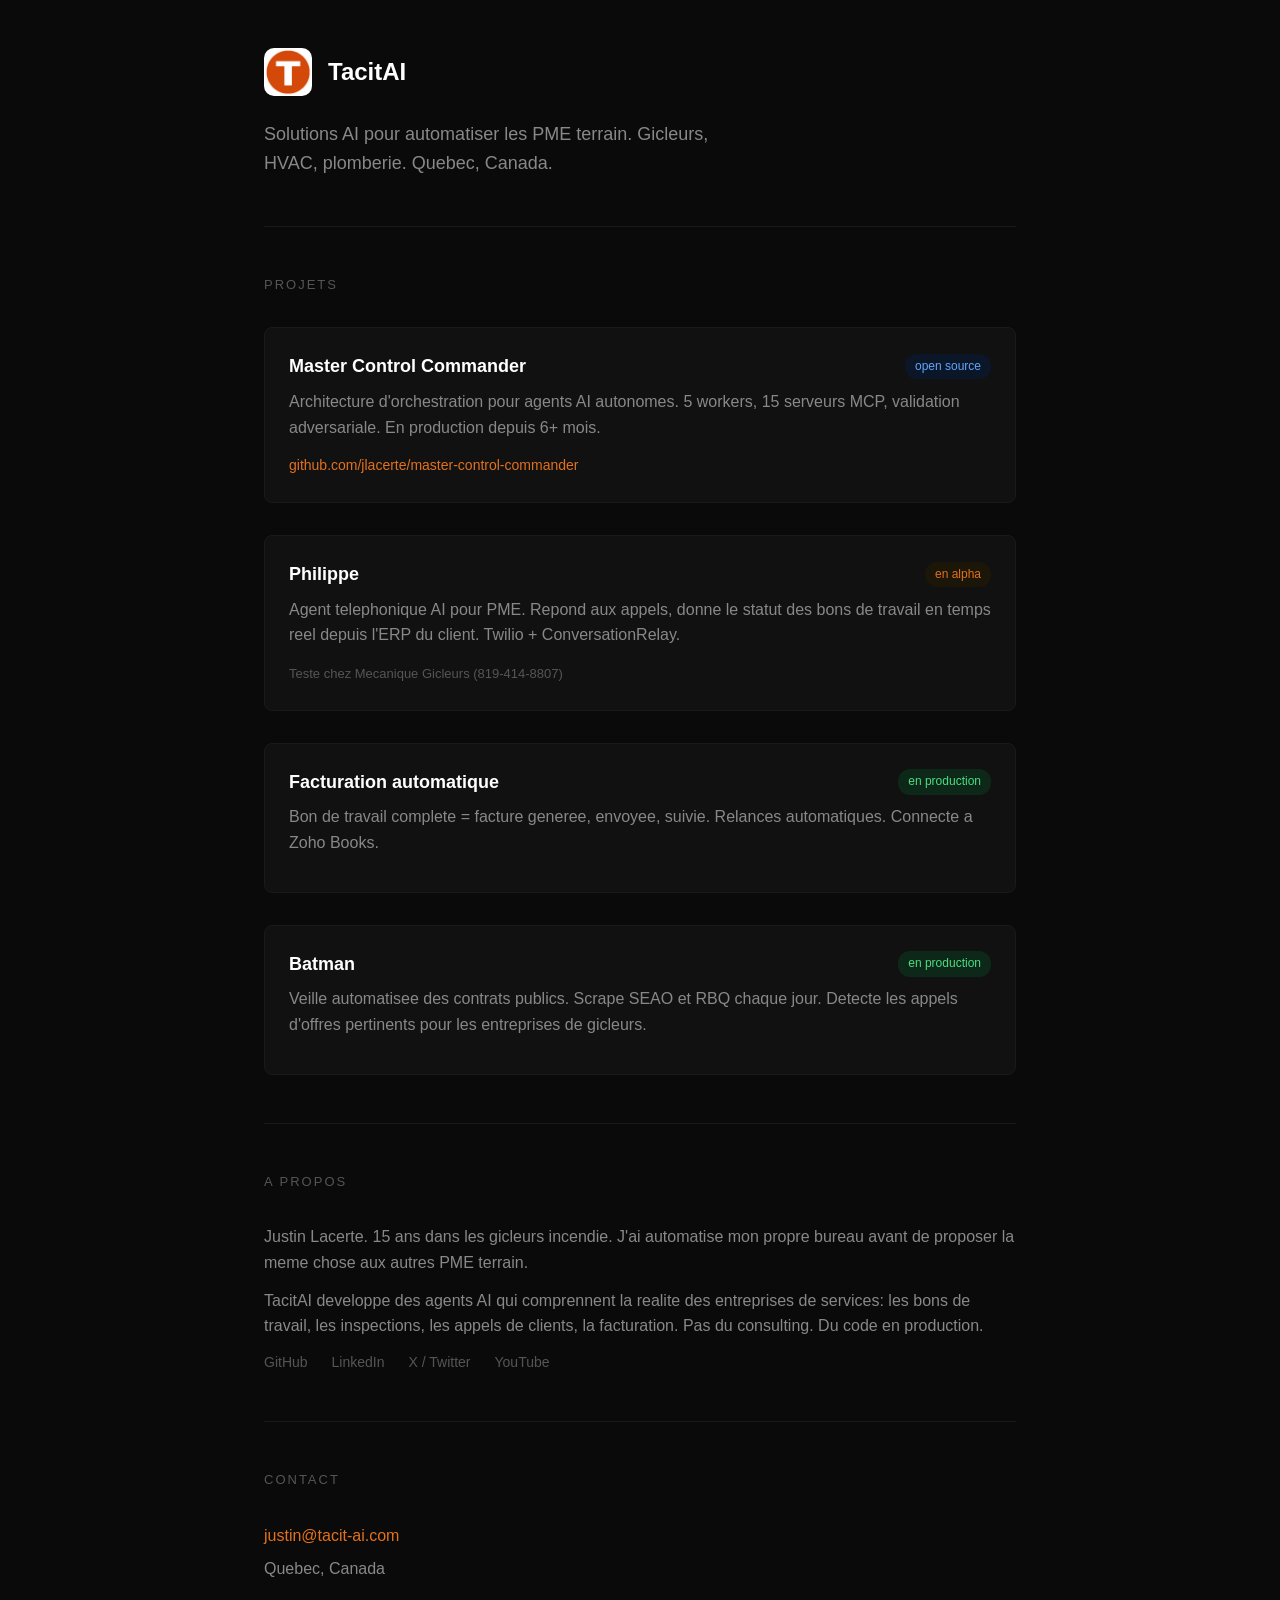
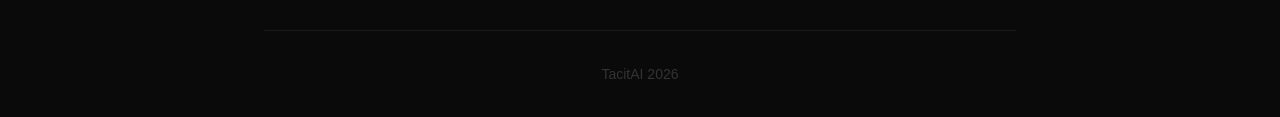
==== commit df72ea20: "Sécurité du site en ligne : retrait de Servicentre, _headers (CSP Report-Only, X-Frame-Options, Perm" ====
--- a/index.html
+++ b/index.html
@@ -199,14 +199,6 @@
             <p>Veille automatisee des contrats publics. Scrape SEAO et RBQ chaque jour. Detecte les appels d'offres pertinents pour les entreprises de gicleurs.</p>
         </div>
 
-        <div class="project">
-            <div class="project-header">
-                <h3>Servicentre MCP</h3>
-                <span class="project-status status-oss">open source</span>
-            </div>
-            <p>Connecteur MCP pour l'ERP Servicentre. Permet aux agents AI de lire et ecrire dans l'ERP via le protocole Model Context Protocol.</p>
-            <a class="project-link" href="https://github.com/jlacerte/servicentre-mcp" target="_blank">github.com/jlacerte/servicentre-mcp</a>
-        </div>
     </section>
 
     <section class="section about">
